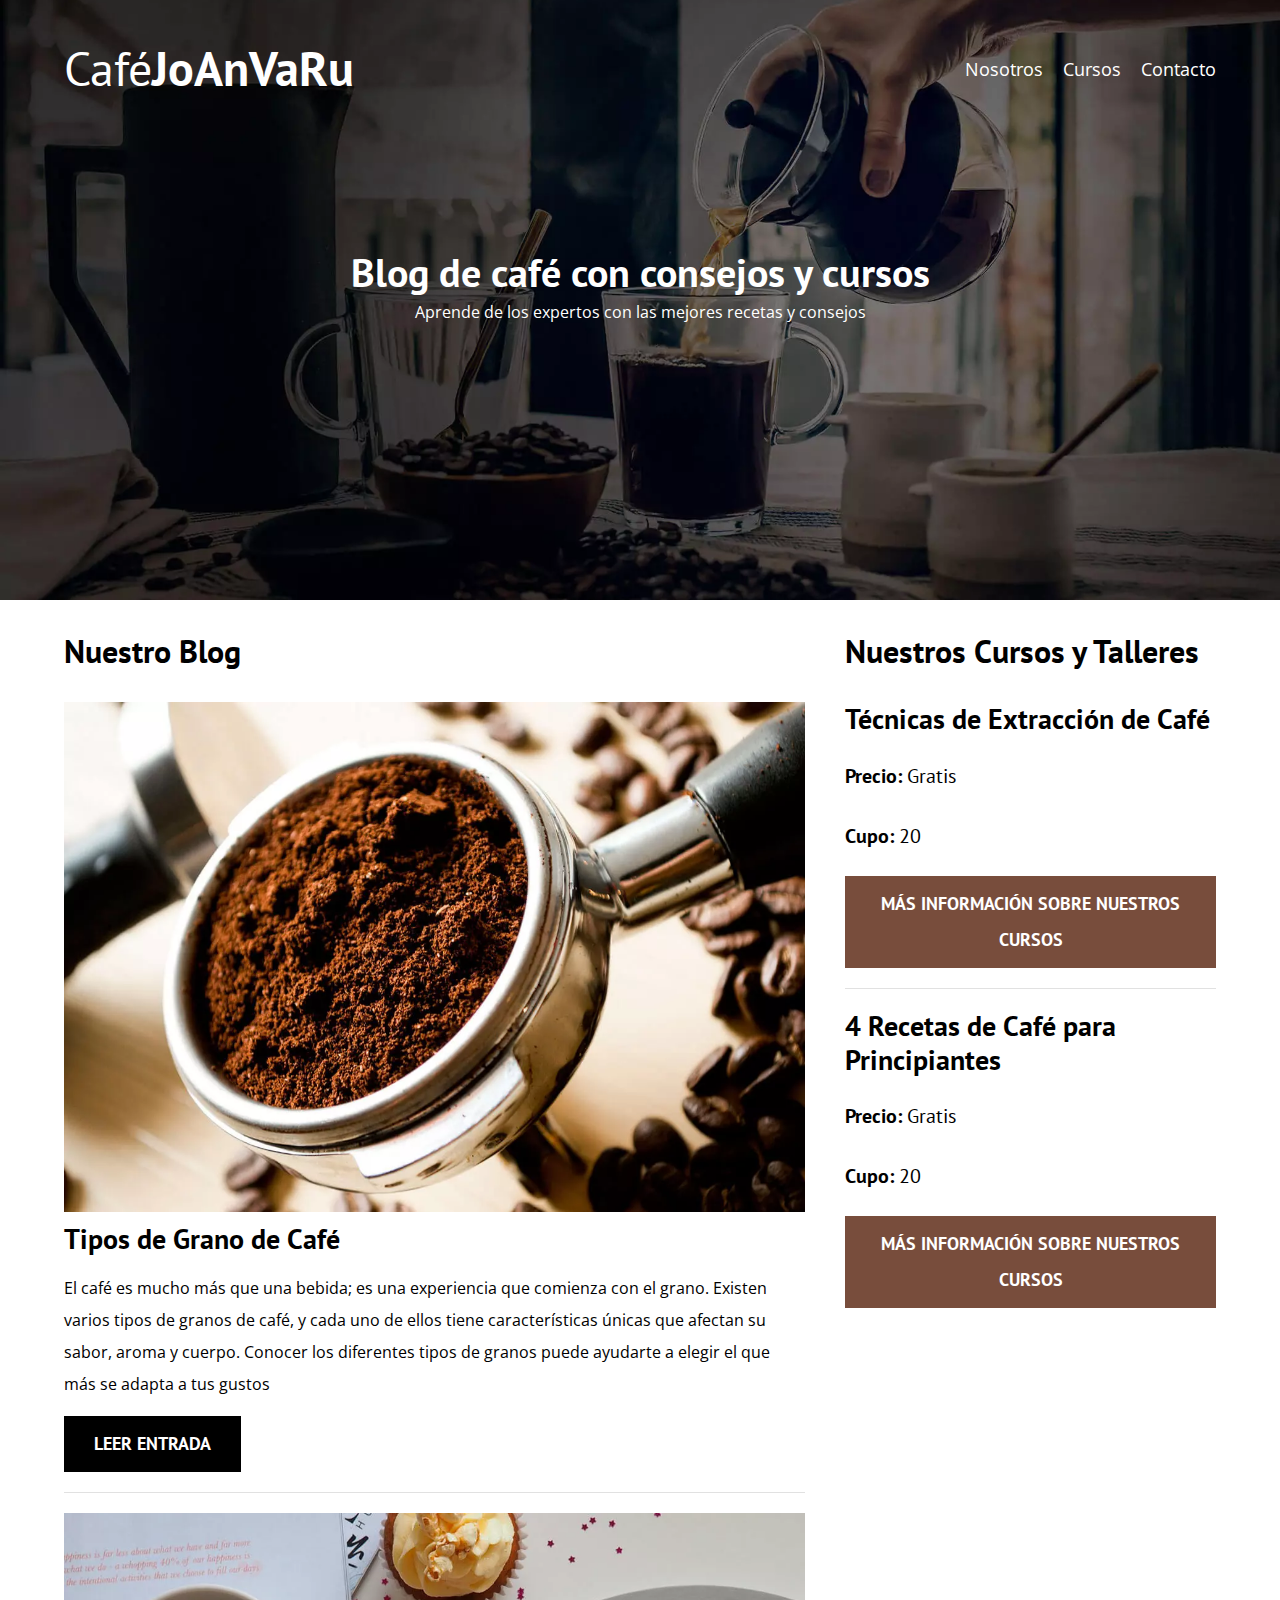
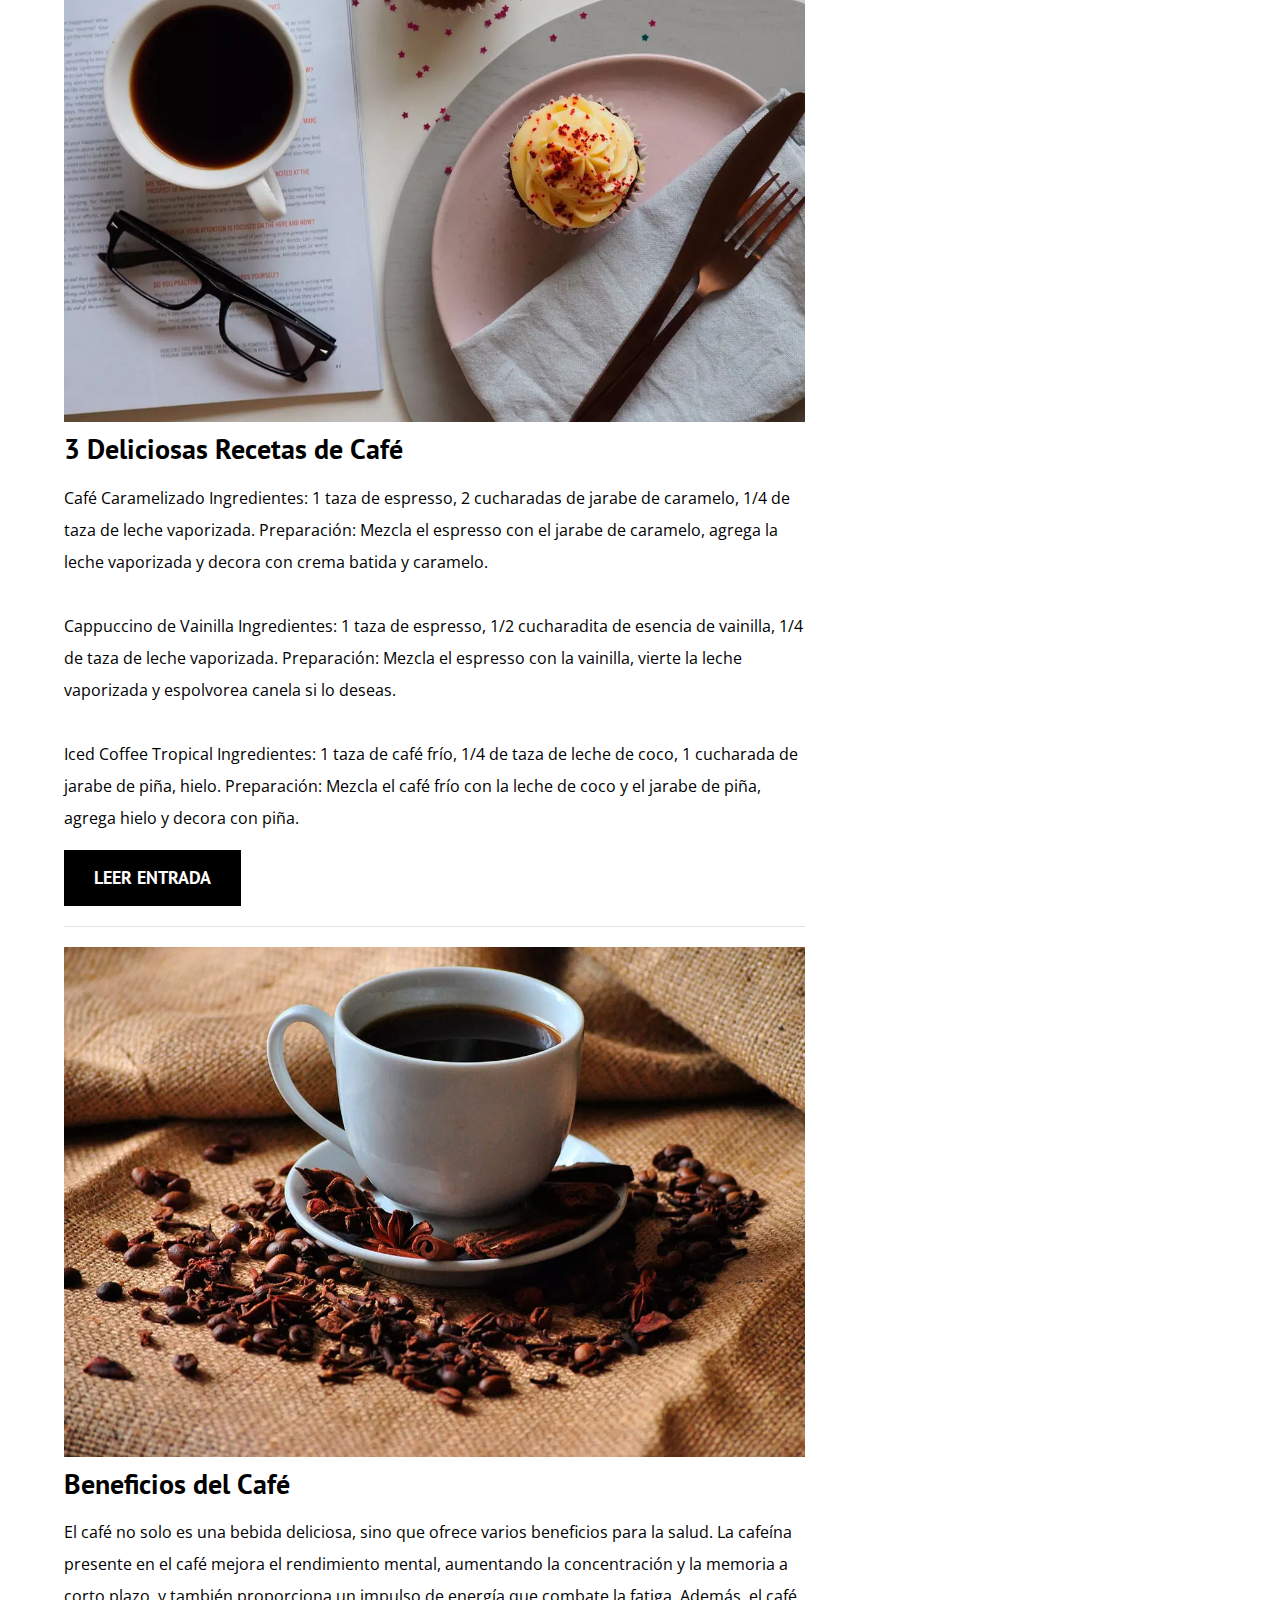
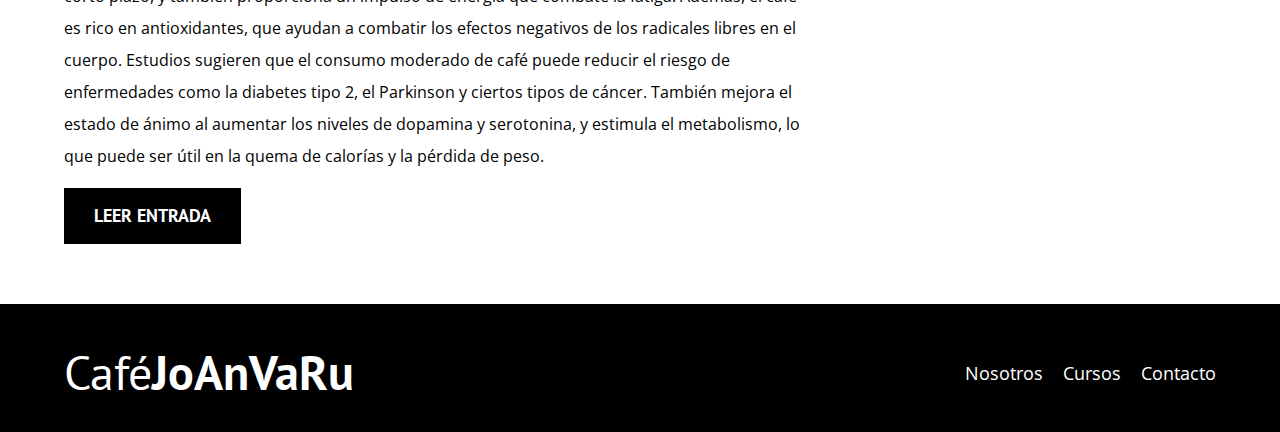
==== docs/index.html @ 30bf0ca2 "first commit" ====
<!DOCTYPE html>
<html lang="en">
<head>
    <meta charset="UTF-8">
    <meta name="viewport" content="width=device-width, initial-scale=1.0">
    <title>CafeteriaJoAnVaRu</title>
    <meta name="description" content="Página web de CafeteriaJoAnVaRu>

    <!-- Prefetch -->
    <link rel="prefetch" href="nosotros.html" as="document">

    <!-- Preload -->
    <link rel="preload" href="css/normalize.css" as="style">
    <link rel="stylesheet" href="css/normalize.css">

    <link rel="preload" href="https://fonts.googleapis.com/css2?family=Open+Sans&family=PT+Sans:wght@400;700&display=swap"  crossorigin="crossorigin" as="font">
    <link href="https://fonts.googleapis.com/css2?family=Open+Sans&family=PT+Sans:wght@400;700&display=swap" rel="stylesheet">
    
    <link rel="preload" href="css/style.css" as="style">
    <link rel="stylesheet" href="css/style.css">
</head>
<body>

    <header class="header">

        <div class="contenedor">
            <div class="barra">
                <a class="logo" href="index.html">
                    <h1 class="logo__nombre no-margin centrar-texto">Café<span class="logo__bold">JoAnVaRu</span></h1>
                </a>

                <nav class="navegacion">
                    <a href="nosotros.html" class="navegacion__enlace">Nosotros</a>
                    <a href="cursos.html" class="navegacion__enlace">Cursos</a>
                    <a href="contacto.html" class="navegacion__enlace">Contacto</a>
                </nav>
            </div>
        </div>

        <div class="header__texto">
            <h2 class="no-margin">Blog de café con consejos y cursos</h2>
            <p class="no-margin">Aprende de los expertos con las mejores recetas y consejos</p>
        </div>
    </header>

    <div class="contenedor contenido-principal">
        <main class="blog">
            <h3>Nuestro Blog</h3>

            <article class="entrada">
                <div class="entrada__imagen">
                    <picture>
                        <source loading="lazy"  srcset="img/blog1.webp" type="image/webp">
                        <img loading="lazy" src="img/blog1.jpg" alt="imagen blog"> 
                    </picture>
                </div>

                <div class="entrada__contenido">
                    <h4 class="no-margin">Tipos de Grano de Café</h4>
                    <p>El café es mucho más que una bebida; es una experiencia que comienza con el grano. Existen varios tipos de granos de café, y cada uno de ellos tiene características únicas que afectan su sabor, aroma y cuerpo. Conocer los diferentes tipos de granos puede ayudarte a elegir el que más se adapta a tus gustos</p>
                    <a href="entrada.html" class="boton boton--primario">Leer Entrada</a>
                </div>
            </article>

            <article class="entrada">
                <div class="entrada__imagen">
                    <picture>
                        <source loading="lazy"  srcset="img/blog2.webp" type="image/webp">
                        <img loading="lazy" src="img/blog2.jpg" alt="imagen blog"> 
                    </picture>
                </div>

                <div class="entrada__contenido">
                    <h4 class="no-margin">3 Deliciosas Recetas de Café</h4>
                    <p>Café Caramelizado

                        Ingredientes: 1 taza de espresso, 2 cucharadas de jarabe de caramelo, 1/4 de taza de leche vaporizada.
                        Preparación: Mezcla el espresso con el jarabe de caramelo, agrega la leche vaporizada y decora con crema batida y caramelo.
                        <br /><br />Cappuccino de Vainilla
                        
                        Ingredientes: 1 taza de espresso, 1/2 cucharadita de esencia de vainilla, 1/4 de taza de leche vaporizada.
                        Preparación: Mezcla el espresso con la vainilla, vierte la leche vaporizada y espolvorea canela si lo deseas.
                        <br /><br />Iced Coffee Tropical
                        
                        Ingredientes: 1 taza de café frío, 1/4 de taza de leche de coco, 1 cucharada de jarabe de piña, hielo.
                        Preparación: Mezcla el café frío con la leche de coco y el jarabe de piña, agrega hielo y decora con piña.
                        </p>
                    <a href="entrada.html" class="boton boton--primario">Leer Entrada</a>
                </div>
            </article>

            <article class="entrada">
                <div class="entrada__imagen">
                    <picture>
                        <source loading="lazy"  srcset="img/blog3.webp" type="image/webp">
                        <img loading="lazy" src="img/blog3.jpg" alt="imagen blog"> 
                    </picture>
                </div>

                <div class="entrada__contenido">
                    <h4 class="no-margin">Beneficios del Café</h4>
                    <p>El café no solo es una bebida deliciosa, sino que ofrece varios beneficios para la salud. La cafeína presente en el café mejora el rendimiento mental, aumentando la concentración y la memoria a corto plazo, y también proporciona un impulso de energía que combate la fatiga. Además, el café es rico en antioxidantes, que ayudan a combatir los efectos negativos de los radicales libres en el cuerpo. Estudios sugieren que el consumo moderado de café puede reducir el riesgo de enfermedades como la diabetes tipo 2, el Parkinson y ciertos tipos de cáncer. También mejora el estado de ánimo al aumentar los niveles de dopamina y serotonina, y estimula el metabolismo, lo que puede ser útil en la quema de calorías y la pérdida de peso.</p>
                    <a href="entrada.html" class="boton boton--primario">Leer Entrada</a>
                </div>
            </article>
        </main>
        <aside class="sidebar">
            <h3>Nuestros Cursos y Talleres</h3>

            <ul class="cursos no-padding">
                <li class="widget-curso">
                    <h4 class="no-margin">Técnicas de Extracción de Café</h4>
                    <p class="widget-curso__label">Precio: 
                        <span class="widget-curso__info">Gratis</span>
                    </p>
                    <p class="widget-curso__label">Cupo: 
                        <span class="widget-curso__info">20</span>
                    </p>
                    <a href="entrada.html" class="boton boton--secundario">Más Información sobre nuestros cursos</a>
                </li>

                <li class="widget-curso">
                    <h4 class="no-margin">4 Recetas de Café para Principiantes</h4>
                    <p class="widget-curso__label">Precio: 
                        <span class="widget-curso__info">Gratis</span>
                    </p>
                    <p class="widget-curso__label">Cupo: 
                        <span class="widget-curso__info">20</span>
                    </p>
                    <a href="entrada.html" class="boton boton--secundario">Más Información sobre nuestros cursos</a>
                </li>
            </ul>
        </aside>
    </div>

    <footer class="footer">
        <div class="contenedor">
            <div class="barra">
                <a class="logo" href="index.html">
                    <h1 class="logo__nombre no-margin centrar-texto">Café<span class="logo__bold">JoAnVaRu</span></h1>
                </a>

                <nav class="navegacion">
                    <a href="nosotros.html" class="navegacion__enlace">Nosotros</a>
                    <a href="cursos.html" class="navegacion__enlace">Cursos</a>
                    <a href="contacto.html" class="navegacion__enlace">Contacto</a>
                </nav>
            </div>
        </div>
    </footer>
    
    <script src="js/modernizr.js"></script>
</body>
</html>
---- docs/css/style.css ----
:root {
    --fuenteHeading: 'PT Sans', sans-serif;
    --fuenteParrafos: 'Open Sans', sans-serif;

    --primario: #784D3C;
    --gris: #e1e1e1;
    --blanco: #ffffff;
    --negro: #000000;
}
html {
    box-sizing: border-box;
    font-size: 62.5%; /* 1 rem = 10px */    
}
*, *:before, *:after {
    box-sizing: inherit;
}
body {
    font-family: var(--fuenteParrafos);
    font-size: 1.6rem;
    line-height: 2;
}

/** Globales **/
.contenedor {
    width: min(90%, 120rem);
    margin: 0 auto;
}
a {
    text-decoration: none;
}
h1, h2, h3, h4 {
    font-family: var(--fuenteHeading);
    line-height: 1.2;
}
h1 {
    font-size: 4.8rem;
}
h2 {
    font-size: 4rem;
}
h3 {
    font-size: 3.2rem;
}
h4 {
    font-size: 2.8rem;
}
img {
    max-width: 100%;
}
/** Utilidades **/
.no-margin {
    margin: 0;
}
.no-padding {
    padding: 0;
}
.centrar-texto {
    text-align: center;
}

/** Header **/
.webp .header {
    background-image: url(../img/banner.webp);
}
.no-webp .header {
    background-image: url(../img/banner.jpg);
}
.header {
    height: 60rem;
    background-size: cover;
    background-repeat: no-repeat;
    background-position: center center;
}
.header__texto {
   text-align: center;
   color: var(--blanco);
   margin-top: 5rem;
}
@media (min-width: 768px) {
    .header__texto {
        margin-top: 15rem;
    }
}
.barra {
    padding-top: 4rem;
}

@media (min-width: 768px) {
    .barra {
        display: flex;
        justify-content: space-between;
        align-items: center;
    }
}
.logo {
    color: var(--blanco);
    
}
.logo__nombre {
    font-weight: 400;
}
.logo__bold {
    font-weight: 700;
}
@media (min-width: 768px) {
    .navegacion {
        display: flex;
        gap: 2rem;
    }
}
.navegacion__enlace {
    display: block;
    text-align: center;
    font-size: 1.8rem;
    color: var(--blanco);
}

@media (min-width: 768px) {
    .contenido-principal {
        display: grid;
        grid-template-columns: 2fr 1fr;
        column-gap: 4rem;
    }
}

.entrada {
    border-bottom: 1px solid var(--gris);
    margin-bottom: 2rem;
}
.entrada:last-of-type {
    border: none;
    margin-bottom: 0;
}
.boton {
    display: block;
    font-family: var(--fuenteHeading);
    color: var(--blanco);
    text-align: center;
    padding: 1rem 3rem;
    font-size: 1.8rem;
    text-transform: uppercase;
    font-weight: 700;
    margin-bottom: 2rem;
    border: none;
}

@media (min-width: 768px) {
    .boton {
        display: inline-block;

    }
}
.boton:hover {
    cursor: pointer;
}
.boton--primario {
    background-color: var(--negro);
}
.boton--secundario {
    background-color: var(--primario);
}

.cursos {
    list-style: none;
}

.widget-curso {
    border-bottom: 1px solid var(--gris);
    margin-bottom: 2rem;
}
.widget-curso:last-of-type {
    border: none;
    margin-bottom: 0;
}
.widget-curso__label {
    font-family: var(--fuenteHeading);
    font-weight: bold;
}
.widget-curso__info {
    font-weight: normal;
}
.widget-curso__label,
.widget-curso__info {
    font-size: 2rem;
}

.footer {
    background-color: var(--negro);
    padding-bottom: 3rem;
    margin-top: 4rem;
}

/** Sobre Nosotros **/
@media (min-width: 768px) {
    .sobre-nosotros {
        display: grid;
        grid-template-columns: repeat(2, 1fr);
        column-gap: 2rem;
    }
}

/** Cursos **/
.curso {
    padding: 3rem 0;
    border-bottom: 1px solid var(--gris);
}
@media (min-width: 768px) {
    .curso {
        display: grid;
        grid-template-columns: 1fr 2fr;
        column-gap: 2rem;
    }
}
.curso:last-of-type {
   border: none;
}
.curso__label {
    font-family: var(--fuenteHeading);
    font-weight: bold;
}
.curso__info {
    font-weight: normal;
}
.curso__label,
.curso__info {
    font-size: 2rem;
}

/** Contacto **/
.contacto-bg {
    background-image: url(../img/contacto.jpg);
    height: 40rem;
    background-size: cover;
    background-repeat: no-repeat;
}

.formulario {
    background-color: var(--blanco);
    margin: -5rem auto 0 auto;
    width: 95%;
    padding: 5rem;
}
.campo {
    display: flex;
    margin-bottom: 2rem;
}
.campo__label {
    flex: 0 0 9rem;
    text-align: right;
    padding-right: 2rem;
}
.campo__field {
    flex: 1;
    border: 1px solid var(--gris);
}
.campo__field--textarea {
    height: 20rem;
}
---- docs/css/style.css ----
:root {
    --fuenteHeading: 'PT Sans', sans-serif;
    --fuenteParrafos: 'Open Sans', sans-serif;

    --primario: #784D3C;
    --gris: #e1e1e1;
    --blanco: #ffffff;
    --negro: #000000;
}
html {
    box-sizing: border-box;
    font-size: 62.5%; /* 1 rem = 10px */    
}
*, *:before, *:after {
    box-sizing: inherit;
}
body {
    font-family: var(--fuenteParrafos);
    font-size: 1.6rem;
    line-height: 2;
}

/** Globales **/
.contenedor {
    width: min(90%, 120rem);
    margin: 0 auto;
}
a {
    text-decoration: none;
}
h1, h2, h3, h4 {
    font-family: var(--fuenteHeading);
    line-height: 1.2;
}
h1 {
    font-size: 4.8rem;
}
h2 {
    font-size: 4rem;
}
h3 {
    font-size: 3.2rem;
}
h4 {
    font-size: 2.8rem;
}
img {
    max-width: 100%;
}
/** Utilidades **/
.no-margin {
    margin: 0;
}
.no-padding {
    padding: 0;
}
.centrar-texto {
    text-align: center;
}

/** Header **/
.webp .header {
    background-image: url(../img/banner.webp);
}
.no-webp .header {
    background-image: url(../img/banner.jpg);
}
.header {
    height: 60rem;
    background-size: cover;
    background-repeat: no-repeat;
    background-position: center center;
}
.header__texto {
   text-align: center;
   color: var(--blanco);
   margin-top: 5rem;
}
@media (min-width: 768px) {
    .header__texto {
        margin-top: 15rem;
    }
}
.barra {
    padding-top: 4rem;
}

@media (min-width: 768px) {
    .barra {
        display: flex;
        justify-content: space-between;
        align-items: center;
    }
}
.logo {
    color: var(--blanco);
    
}
.logo__nombre {
    font-weight: 400;
}
.logo__bold {
    font-weight: 700;
}
@media (min-width: 768px) {
    .navegacion {
        display: flex;
        gap: 2rem;
    }
}
.navegacion__enlace {
    display: block;
    text-align: center;
    font-size: 1.8rem;
    color: var(--blanco);
}

@media (min-width: 768px) {
    .contenido-principal {
        display: grid;
        grid-template-columns: 2fr 1fr;
        column-gap: 4rem;
    }
}

.entrada {
    border-bottom: 1px solid var(--gris);
    margin-bottom: 2rem;
}
.entrada:last-of-type {
    border: none;
    margin-bottom: 0;
}
.boton {
    display: block;
    font-family: var(--fuenteHeading);
    color: var(--blanco);
    text-align: center;
    padding: 1rem 3rem;
    font-size: 1.8rem;
    text-transform: uppercase;
    font-weight: 700;
    margin-bottom: 2rem;
    border: none;
}

@media (min-width: 768px) {
    .boton {
        display: inline-block;

    }
}
.boton:hover {
    cursor: pointer;
}
.boton--primario {
    background-color: var(--negro);
}
.boton--secundario {
    background-color: var(--primario);
}

.cursos {
    list-style: none;
}

.widget-curso {
    border-bottom: 1px solid var(--gris);
    margin-bottom: 2rem;
}
.widget-curso:last-of-type {
    border: none;
    margin-bottom: 0;
}
.widget-curso__label {
    font-family: var(--fuenteHeading);
    font-weight: bold;
}
.widget-curso__info {
    font-weight: normal;
}
.widget-curso__label,
.widget-curso__info {
    font-size: 2rem;
}

.footer {
    background-color: var(--negro);
    padding-bottom: 3rem;
    margin-top: 4rem;
}

/** Sobre Nosotros **/
@media (min-width: 768px) {
    .sobre-nosotros {
        display: grid;
        grid-template-columns: repeat(2, 1fr);
        column-gap: 2rem;
    }
}

/** Cursos **/
.curso {
    padding: 3rem 0;
    border-bottom: 1px solid var(--gris);
}
@media (min-width: 768px) {
    .curso {
        display: grid;
        grid-template-columns: 1fr 2fr;
        column-gap: 2rem;
    }
}
.curso:last-of-type {
   border: none;
}
.curso__label {
    font-family: var(--fuenteHeading);
    font-weight: bold;
}
.curso__info {
    font-weight: normal;
}
.curso__label,
.curso__info {
    font-size: 2rem;
}

/** Contacto **/
.contacto-bg {
    background-image: url(../img/contacto.jpg);
    height: 40rem;
    background-size: cover;
    background-repeat: no-repeat;
}

.formulario {
    background-color: var(--blanco);
    margin: -5rem auto 0 auto;
    width: 95%;
    padding: 5rem;
}
.campo {
    display: flex;
    margin-bottom: 2rem;
}
.campo__label {
    flex: 0 0 9rem;
    text-align: right;
    padding-right: 2rem;
}
.campo__field {
    flex: 1;
    border: 1px solid var(--gris);
}
.campo__field--textarea {
    height: 20rem;
}
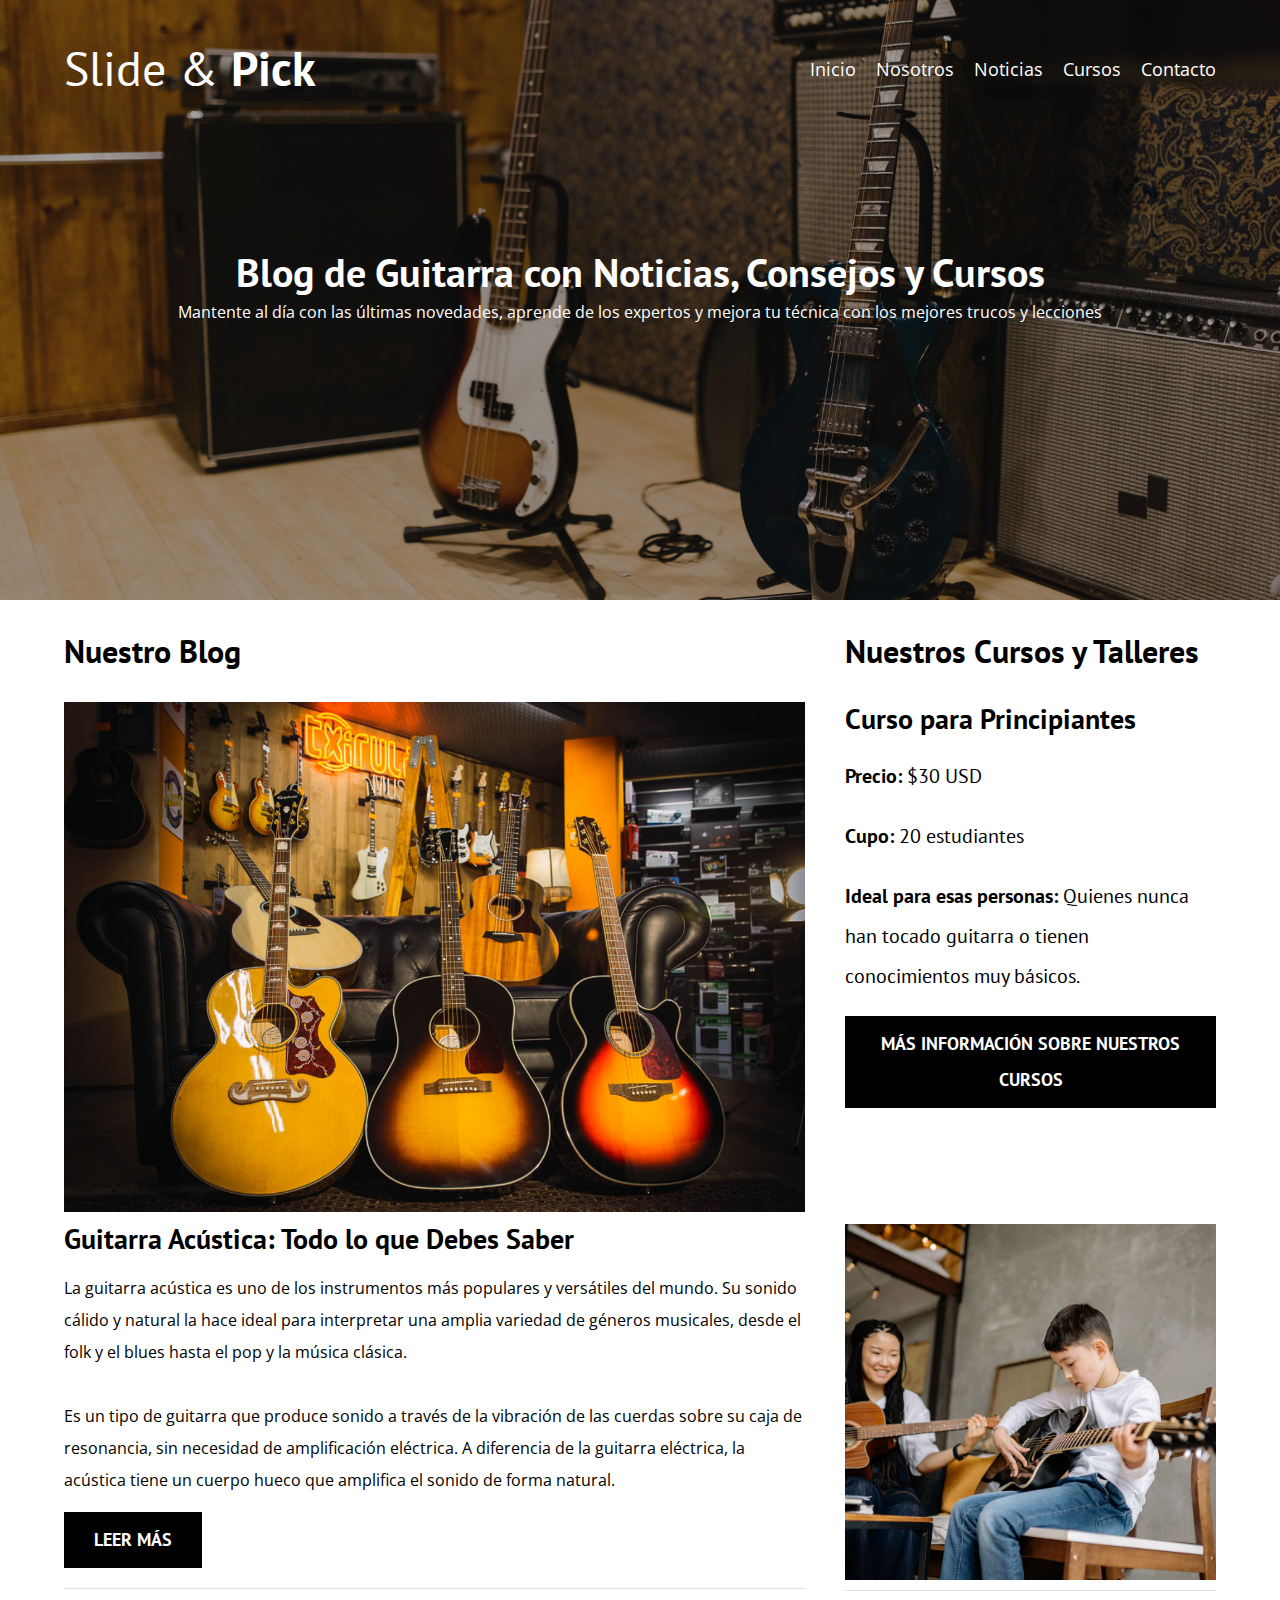
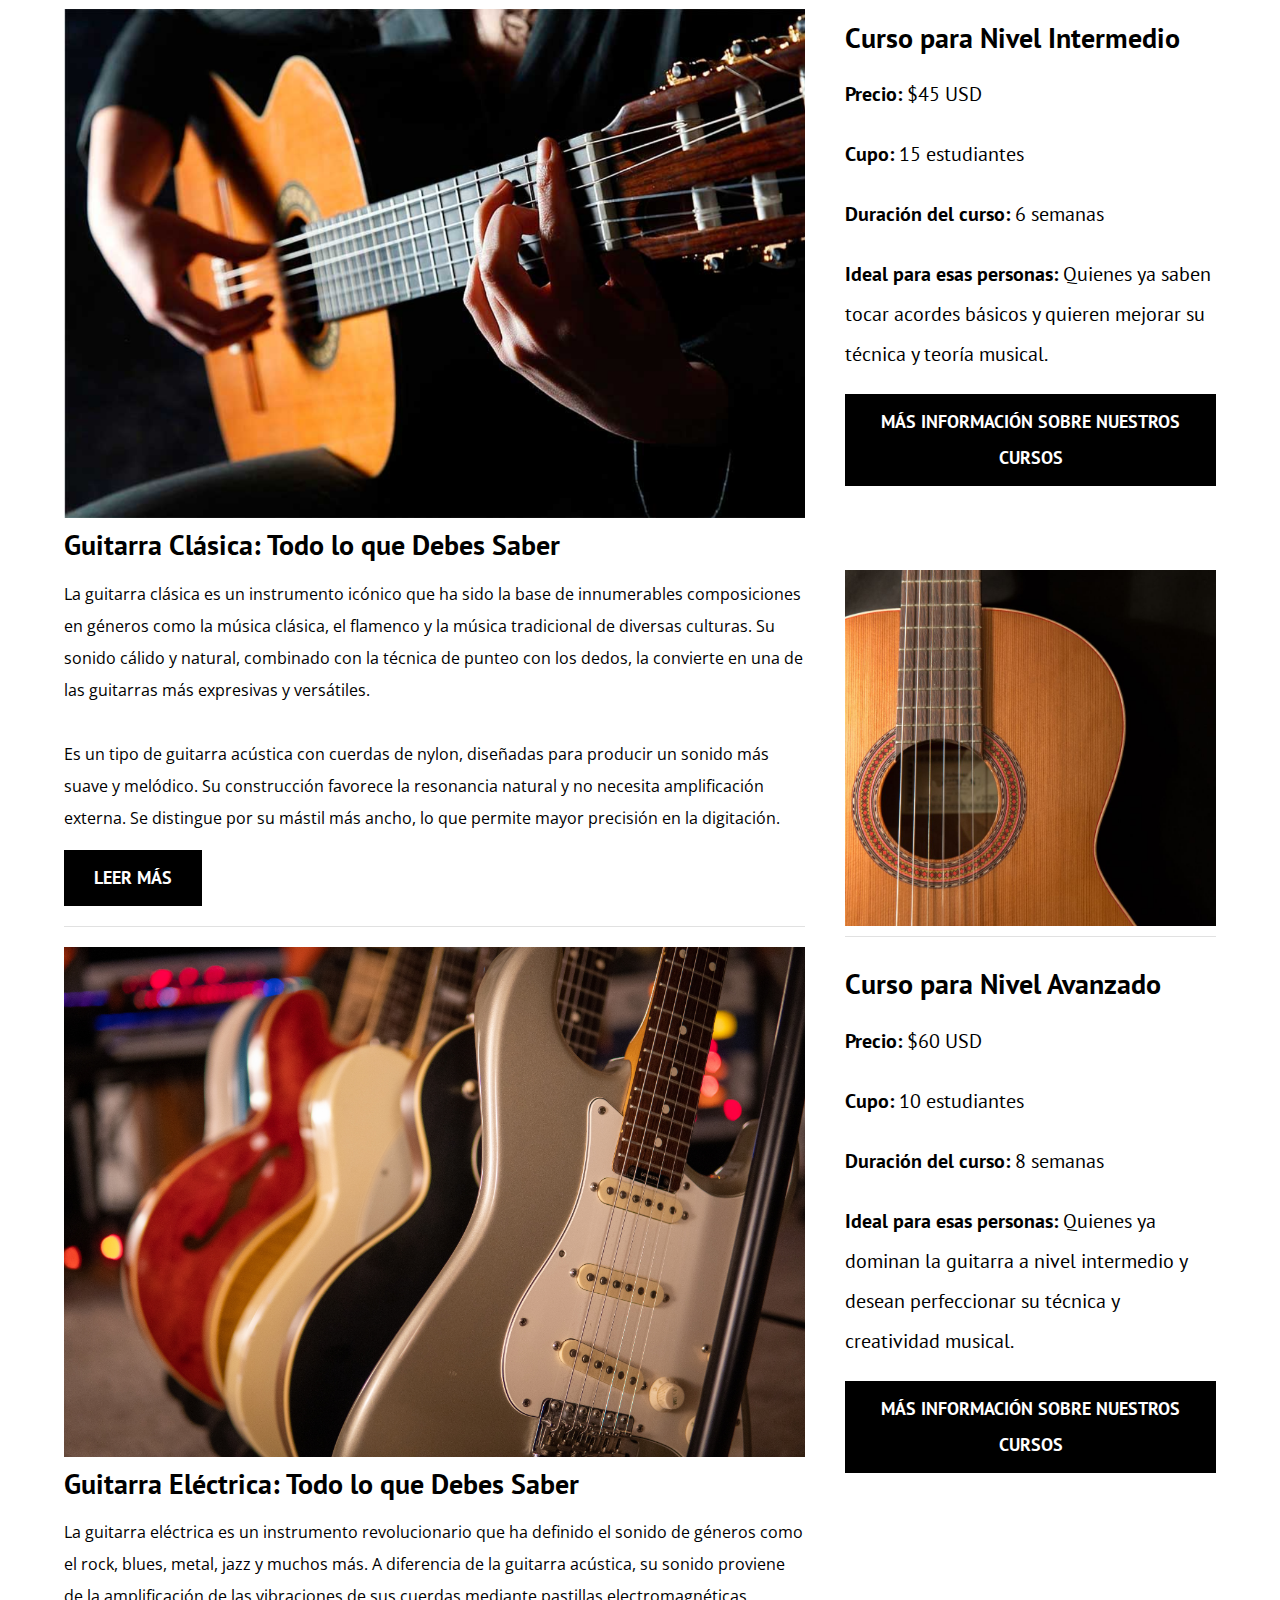
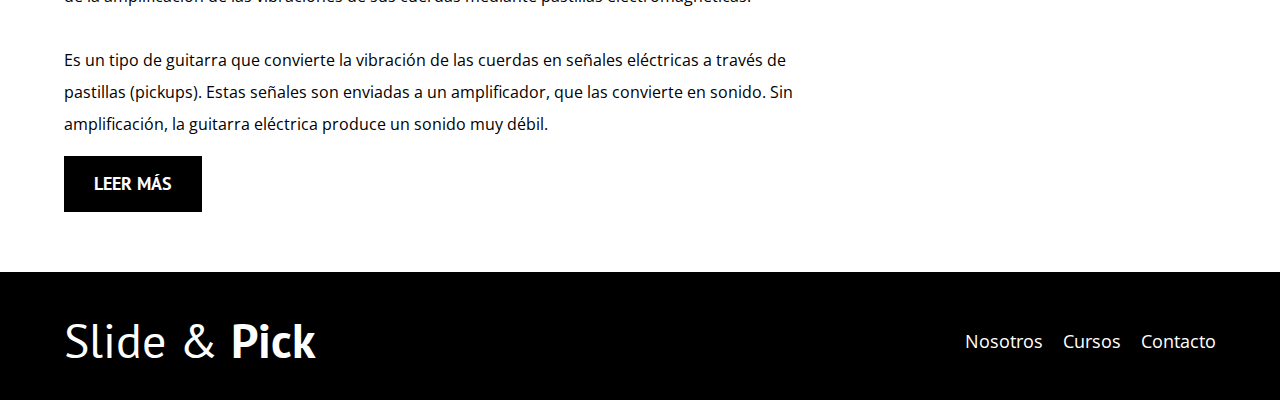
==== commit 0b7f17b7: "Subiendo" ====
--- a/docs/index.html
+++ b/docs/index.html
@@ -3,8 +3,8 @@
 <head>
     <meta charset="UTF-8">
     <meta name="viewport" content="width=device-width, initial-scale=1.0">
-    <title>CafeteriaJoAnVaRu</title>
-    <meta name="description" content="Página web de CafeteriaJoAnVaRu>
+    <title>Slide &amp; Pick</title>
+    <meta name="description" content="Página web de Slide & Pick">
 
     <!-- Prefetch -->
     <link rel="prefetch" href="nosotros.html" as="document">
@@ -26,11 +26,13 @@
         <div class="contenedor">
             <div class="barra">
                 <a class="logo" href="index.html">
-                    <h1 class="logo__nombre no-margin centrar-texto">Café<span class="logo__bold">JoAnVaRu</span></h1>
+                    <h1 class="logo__nombre no-margin centrar-texto">Slide &&nbsp;<span class="logo__bold">Pick</span></h1>
                 </a>
 
                 <nav class="navegacion">
+                    <a href="index.html" class="navegacion__enlace">Inicio</a>
                     <a href="nosotros.html" class="navegacion__enlace">Nosotros</a>
+                    <a href="noticias.html" class="navegacion__enlace">Noticias</a>
                     <a href="cursos.html" class="navegacion__enlace">Cursos</a>
                     <a href="contacto.html" class="navegacion__enlace">Contacto</a>
                 </nav>
@@ -38,10 +40,12 @@
         </div>
 
         <div class="header__texto">
-            <h2 class="no-margin">Blog de café con consejos y cursos</h2>
-            <p class="no-margin">Aprende de los expertos con las mejores recetas y consejos</p>
+            <h2 class="no-margin">Blog de Guitarra con Noticias, Consejos y Cursos</h2>
+            <p class="no-margin">Mantente al día con las últimas novedades, aprende de los expertos y mejora tu técnica con los mejores trucos y lecciones</p>
         </div>
     </header>
+
+    
 
     <div class="contenedor contenido-principal">
         <main class="blog">
@@ -56,9 +60,10 @@
                 </div>
 
                 <div class="entrada__contenido">
-                    <h4 class="no-margin">Tipos de Grano de Café</h4>
-                    <p>El café es mucho más que una bebida; es una experiencia que comienza con el grano. Existen varios tipos de granos de café, y cada uno de ellos tiene características únicas que afectan su sabor, aroma y cuerpo. Conocer los diferentes tipos de granos puede ayudarte a elegir el que más se adapta a tus gustos</p>
-                    <a href="entrada.html" class="boton boton--primario">Leer Entrada</a>
+                    <h4 class="no-margin">Guitarra Acústica: Todo lo que Debes Saber</h4>
+                    <p>La guitarra acústica es uno de los instrumentos más populares y versátiles del mundo. Su sonido cálido y natural la hace ideal para interpretar una amplia variedad de géneros musicales, desde el folk y el blues hasta el pop y la música clásica.<br>
+                        <br>Es un tipo de guitarra que produce sonido a través de la vibración de las cuerdas sobre su caja de resonancia, sin necesidad de amplificación eléctrica. A diferencia de la guitarra eléctrica, la acústica tiene un cuerpo hueco que amplifica el sonido de forma natural.</p>
+                    <a href="cursos.html" class="boton boton--primario">Leer más</a>
                 </div>
             </article>
 
@@ -71,21 +76,10 @@
                 </div>
 
                 <div class="entrada__contenido">
-                    <h4 class="no-margin">3 Deliciosas Recetas de Café</h4>
-                    <p>Café Caramelizado
-
-                        Ingredientes: 1 taza de espresso, 2 cucharadas de jarabe de caramelo, 1/4 de taza de leche vaporizada.
-                        Preparación: Mezcla el espresso con el jarabe de caramelo, agrega la leche vaporizada y decora con crema batida y caramelo.
-                        <br /><br />Cappuccino de Vainilla
-                        
-                        Ingredientes: 1 taza de espresso, 1/2 cucharadita de esencia de vainilla, 1/4 de taza de leche vaporizada.
-                        Preparación: Mezcla el espresso con la vainilla, vierte la leche vaporizada y espolvorea canela si lo deseas.
-                        <br /><br />Iced Coffee Tropical
-                        
-                        Ingredientes: 1 taza de café frío, 1/4 de taza de leche de coco, 1 cucharada de jarabe de piña, hielo.
-                        Preparación: Mezcla el café frío con la leche de coco y el jarabe de piña, agrega hielo y decora con piña.
-                        </p>
-                    <a href="entrada.html" class="boton boton--primario">Leer Entrada</a>
+                    <h4 class="no-margin">Guitarra Clásica: Todo lo que Debes Saber</h4>
+                    <p>La guitarra clásica es un instrumento icónico que ha sido la base de innumerables composiciones en géneros como la música clásica, el flamenco y la música tradicional de diversas culturas. Su sonido cálido y natural, combinado con la técnica de punteo con los dedos, la convierte en una de las guitarras más expresivas y versátiles.<br>
+                        <br>Es un tipo de guitarra acústica con cuerdas de nylon, diseñadas para producir un sonido más suave y melódico. Su construcción favorece la resonancia natural y no necesita amplificación externa. Se distingue por su mástil más ancho, lo que permite mayor precisión en la digitación.</p>
+                    <a href="cursos.html" class="boton boton--primario">Leer más</a>
                 </div>
             </article>
 
@@ -98,46 +92,89 @@
                 </div>
 
                 <div class="entrada__contenido">
-                    <h4 class="no-margin">Beneficios del Café</h4>
-                    <p>El café no solo es una bebida deliciosa, sino que ofrece varios beneficios para la salud. La cafeína presente en el café mejora el rendimiento mental, aumentando la concentración y la memoria a corto plazo, y también proporciona un impulso de energía que combate la fatiga. Además, el café es rico en antioxidantes, que ayudan a combatir los efectos negativos de los radicales libres en el cuerpo. Estudios sugieren que el consumo moderado de café puede reducir el riesgo de enfermedades como la diabetes tipo 2, el Parkinson y ciertos tipos de cáncer. También mejora el estado de ánimo al aumentar los niveles de dopamina y serotonina, y estimula el metabolismo, lo que puede ser útil en la quema de calorías y la pérdida de peso.</p>
-                    <a href="entrada.html" class="boton boton--primario">Leer Entrada</a>
+                    <h4 class="no-margin">Guitarra Eléctrica: Todo lo que Debes Saber</h4>
+                    <p>La guitarra eléctrica es un instrumento revolucionario que ha definido el sonido de géneros como el rock, blues, metal, jazz y muchos más. A diferencia de la guitarra acústica, su sonido proviene de la amplificación de las vibraciones de sus cuerdas mediante pastillas electromagnéticas.<br>
+                        <br>Es un tipo de guitarra que convierte la vibración de las cuerdas en señales eléctricas a través de pastillas (pickups). Estas señales son enviadas a un amplificador, que las convierte en sonido. Sin amplificación, la guitarra eléctrica produce un sonido muy débil.</p>
+                    <a href="cursos.html" class="boton boton--primario">Leer más</a>
                 </div>
             </article>
         </main>
         <aside class="sidebar">
             <h3>Nuestros Cursos y Talleres</h3>
-
+            <!--2 curso de intermedio-->
             <ul class="cursos no-padding">
                 <li class="widget-curso">
-                    <h4 class="no-margin">Técnicas de Extracción de Café</h4>
+                    <h4 class="no-margin">Curso para Principiantes</h4>
                     <p class="widget-curso__label">Precio: 
-                        <span class="widget-curso__info">Gratis</span>
+                        <span class="widget-curso__info">$30 USD</span>
                     </p>
                     <p class="widget-curso__label">Cupo: 
-                        <span class="widget-curso__info">20</span>
+                        <span class="widget-curso__info">20 estudiantes</span>
                     </p>
-                    <a href="entrada.html" class="boton boton--secundario">Más Información sobre nuestros cursos</a>
+                    <p class="widget-curso__label">Ideal para esas personas: 
+                        <span class="widget-curso__info">Quienes nunca han tocado guitarra o tienen conocimientos muy básicos.</span>
+                    </p>
+                    <a href="cursos.html#principiantes" class="boton boton--secundario">Más Información sobre nuestros cursos</a>
+
+                        <picture>
+                            <br><br><br><br>
+                            <source loading="lazy"  srcset="img/2.jpg" type="image/webp">
+                            <img loading="lazy" src="img/2.jpg" alt="imagen blog"> 
+                        </picture>
                 </li>
 
                 <li class="widget-curso">
-                    <h4 class="no-margin">4 Recetas de Café para Principiantes</h4>
+                    <h4 class="no-margin">Curso para Nivel Intermedio</h4>
                     <p class="widget-curso__label">Precio: 
-                        <span class="widget-curso__info">Gratis</span>
+                        <span class="widget-curso__info">$45 USD</span>
                     </p>
                     <p class="widget-curso__label">Cupo: 
-                        <span class="widget-curso__info">20</span>
+                        <span class="widget-curso__info">15 estudiantes</span>
                     </p>
-                    <a href="entrada.html" class="boton boton--secundario">Más Información sobre nuestros cursos</a>
+                    <p class="widget-curso__label">Duración del curso: 
+                        <span class="widget-curso__info">6 semanas</span>
+                    </p>
+                    <p class="widget-curso__label">Ideal para esas personas: 
+                        <span class="widget-curso__info">Quienes ya saben tocar acordes básicos y quieren mejorar su técnica y teoría musical.</span>
+                    </p>
+                    <a href="cursos.html#intermedios" class="boton boton--secundario">Más Información sobre nuestros cursos</a>
+
+                        <picture>
+                            <br><br><br>
+                            <source loading="lazy"  srcset="img/1.jpg" type="image/webp">
+                            <img loading="lazy" src="img/1.jpg" alt="imagen blog"> 
+                        </picture>
                 </li>
+
+                <li class="widget-curso">
+                    <h4 class="no-margin">Curso para Nivel Avanzado</h4>
+                    <p class="widget-curso__label">Precio: 
+                        <span class="widget-curso__info">$60 USD</span>
+                    </p>
+                    <p class="widget-curso__label">Cupo: 
+                        <span class="widget-curso__info">10 estudiantes</span>
+                    </p>
+                    <p class="widget-curso__label">Duración del curso: 
+                        <span class="widget-curso__info">8 semanas</span>
+                    </p>
+                    <p class="widget-curso__label">Ideal para esas personas: 
+                        <span class="widget-curso__info">Quienes ya dominan la guitarra a nivel intermedio y desean perfeccionar su técnica y creatividad musical.</span>
+                    </p>
+                    <a href="cursos.html#avanzados" class="boton boton--secundario">Más Información sobre nuestros cursos</a>
+                </li>
+
             </ul>
+            
         </aside>
+
+        
     </div>
 
     <footer class="footer">
         <div class="contenedor">
             <div class="barra">
                 <a class="logo" href="index.html">
-                    <h1 class="logo__nombre no-margin centrar-texto">Café<span class="logo__bold">JoAnVaRu</span></h1>
+                    <h1 class="logo__nombre no-margin centrar-texto">Slide &&nbsp;<span class="logo__bold">Pick</span></h1>
                 </a>
 
                 <nav class="navegacion">
@@ -150,5 +187,7 @@
     </footer>
     
     <script src="js/modernizr.js"></script>
+    <script src="js/bootstrap.bundle.min.js"></script>
+
 </body>
 </html>--- a/docs/css/style.css
+++ b/docs/css/style.css
@@ -10,6 +10,7 @@
 html {
     box-sizing: border-box;
     font-size: 62.5%; /* 1 rem = 10px */    
+    scroll-behavior: smooth;
 }
 *, *:before, *:after {
     box-sizing: inherit;
@@ -59,7 +60,7 @@
 }
 
 /** Header **/
-.webp .header {
+ .webp .header {
     background-image: url(../img/banner.webp);
 }
 .no-webp .header {
@@ -76,6 +77,7 @@
    color: var(--blanco);
    margin-top: 5rem;
 }
+
 @media (min-width: 768px) {
     .header__texto {
         margin-top: 15rem;
@@ -157,7 +159,7 @@
     background-color: var(--negro);
 }
 .boton--secundario {
-    background-color: var(--primario);
+    background-color: var(--negro);
 }
 
 .cursos {
@@ -183,6 +185,16 @@
 .widget-curso__info {
     font-size: 2rem;
 }
+.widget-curso + .widget-curso {
+    margin-top: 30px; /* Ajusta el valor según la separación deseada */
+}
+
+.widget-curso + .widget-curso + .widget-curso  {
+    margin-top: 30px; /* Ajusta el valor según la separación deseada */
+}
+
+
+
 
 .footer {
     background-color: var(--negro);
@@ -196,6 +208,7 @@
         display: grid;
         grid-template-columns: repeat(2, 1fr);
         column-gap: 2rem;
+        text-align: justify;
     }
 }
 
@@ -217,6 +230,7 @@
 .curso__label {
     font-family: var(--fuenteHeading);
     font-weight: bold;
+    text-align: justify;
 }
 .curso__info {
     font-weight: normal;
@@ -224,7 +238,16 @@
 .curso__label,
 .curso__info {
     font-size: 2rem;
-}
+    text-align: justify;
+}
+p .curso__label{
+    text-align: justify;
+}
+
+.curso__informacion p {
+    text-align: justify;
+}
+
 
 /** Contacto **/
 .contacto-bg {
--- a/docs/css/style.css
+++ b/docs/css/style.css
@@ -10,6 +10,7 @@
 html {
     box-sizing: border-box;
     font-size: 62.5%; /* 1 rem = 10px */    
+    scroll-behavior: smooth;
 }
 *, *:before, *:after {
     box-sizing: inherit;
@@ -59,7 +60,7 @@
 }
 
 /** Header **/
-.webp .header {
+ .webp .header {
     background-image: url(../img/banner.webp);
 }
 .no-webp .header {
@@ -76,6 +77,7 @@
    color: var(--blanco);
    margin-top: 5rem;
 }
+
 @media (min-width: 768px) {
     .header__texto {
         margin-top: 15rem;
@@ -157,7 +159,7 @@
     background-color: var(--negro);
 }
 .boton--secundario {
-    background-color: var(--primario);
+    background-color: var(--negro);
 }
 
 .cursos {
@@ -183,6 +185,16 @@
 .widget-curso__info {
     font-size: 2rem;
 }
+.widget-curso + .widget-curso {
+    margin-top: 30px; /* Ajusta el valor según la separación deseada */
+}
+
+.widget-curso + .widget-curso + .widget-curso  {
+    margin-top: 30px; /* Ajusta el valor según la separación deseada */
+}
+
+
+
 
 .footer {
     background-color: var(--negro);
@@ -196,6 +208,7 @@
         display: grid;
         grid-template-columns: repeat(2, 1fr);
         column-gap: 2rem;
+        text-align: justify;
     }
 }
 
@@ -217,6 +230,7 @@
 .curso__label {
     font-family: var(--fuenteHeading);
     font-weight: bold;
+    text-align: justify;
 }
 .curso__info {
     font-weight: normal;
@@ -224,7 +238,16 @@
 .curso__label,
 .curso__info {
     font-size: 2rem;
-}
+    text-align: justify;
+}
+p .curso__label{
+    text-align: justify;
+}
+
+.curso__informacion p {
+    text-align: justify;
+}
+
 
 /** Contacto **/
 .contacto-bg {
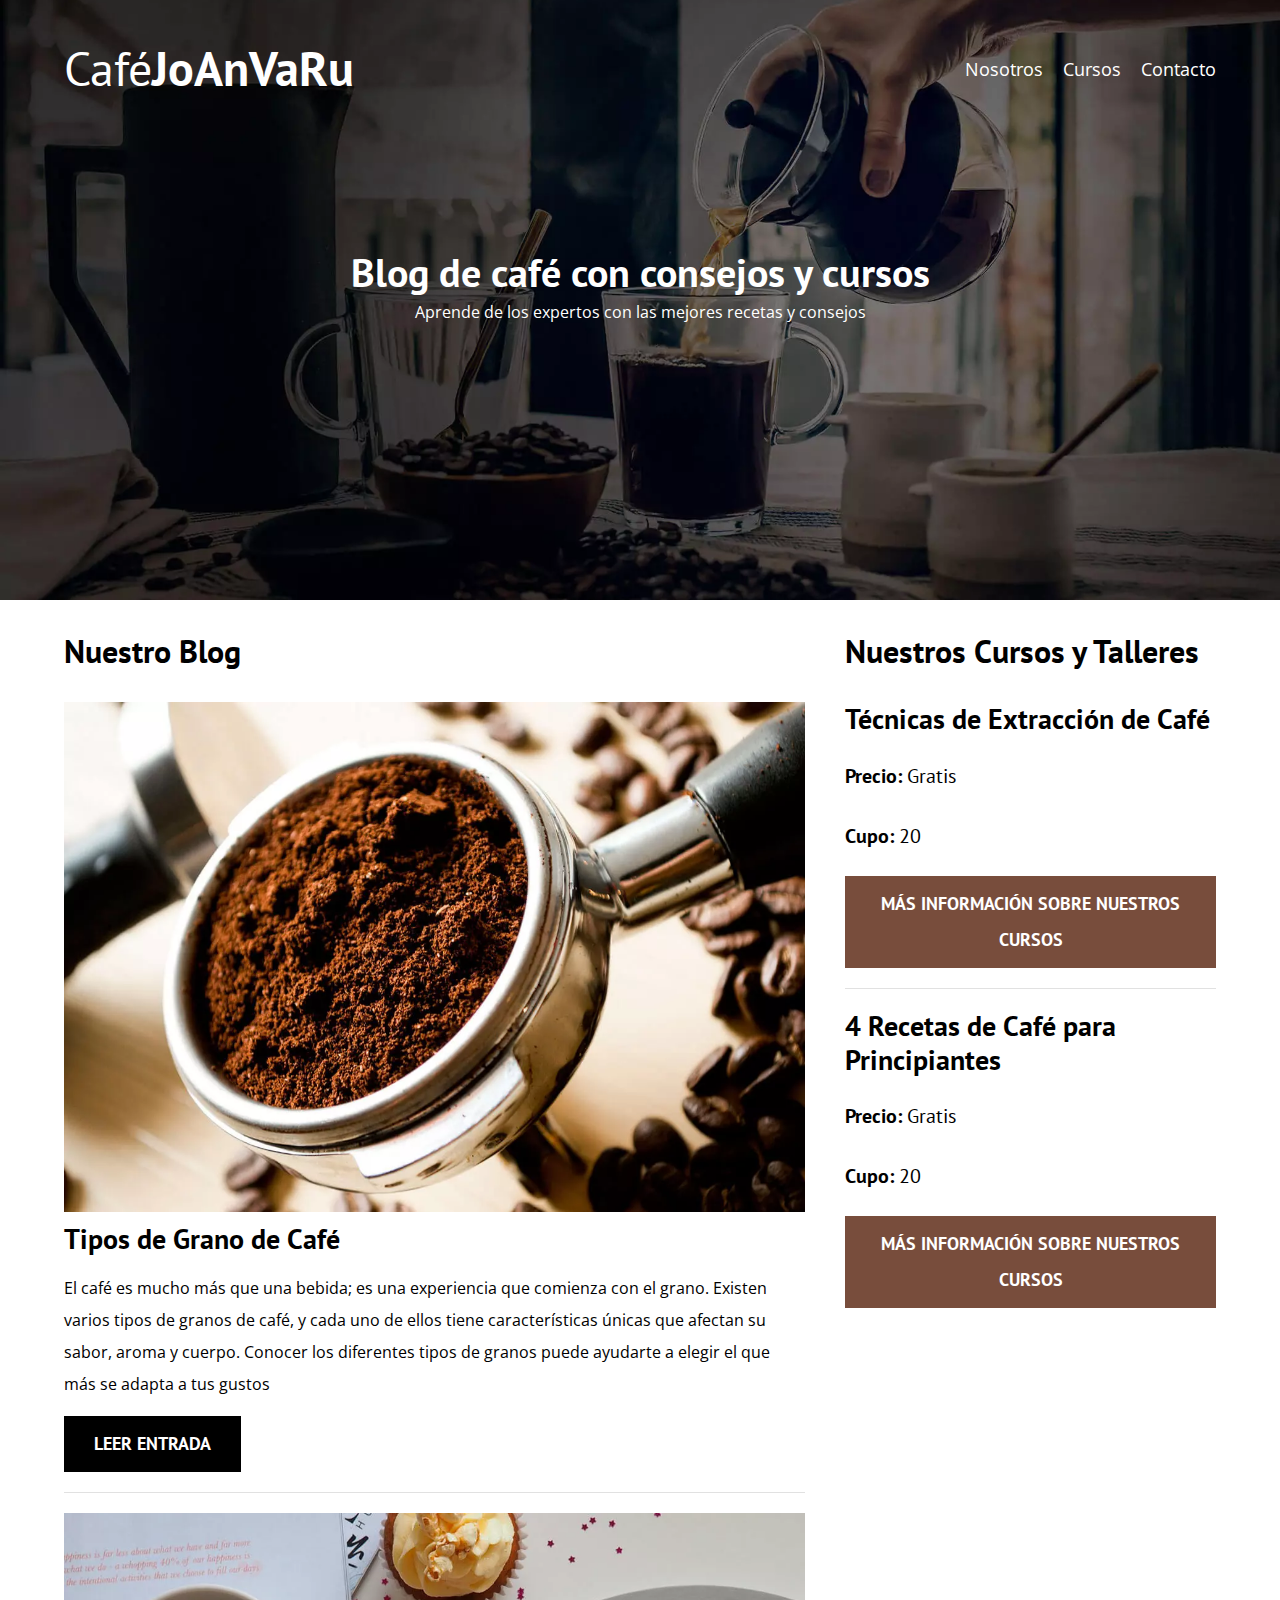
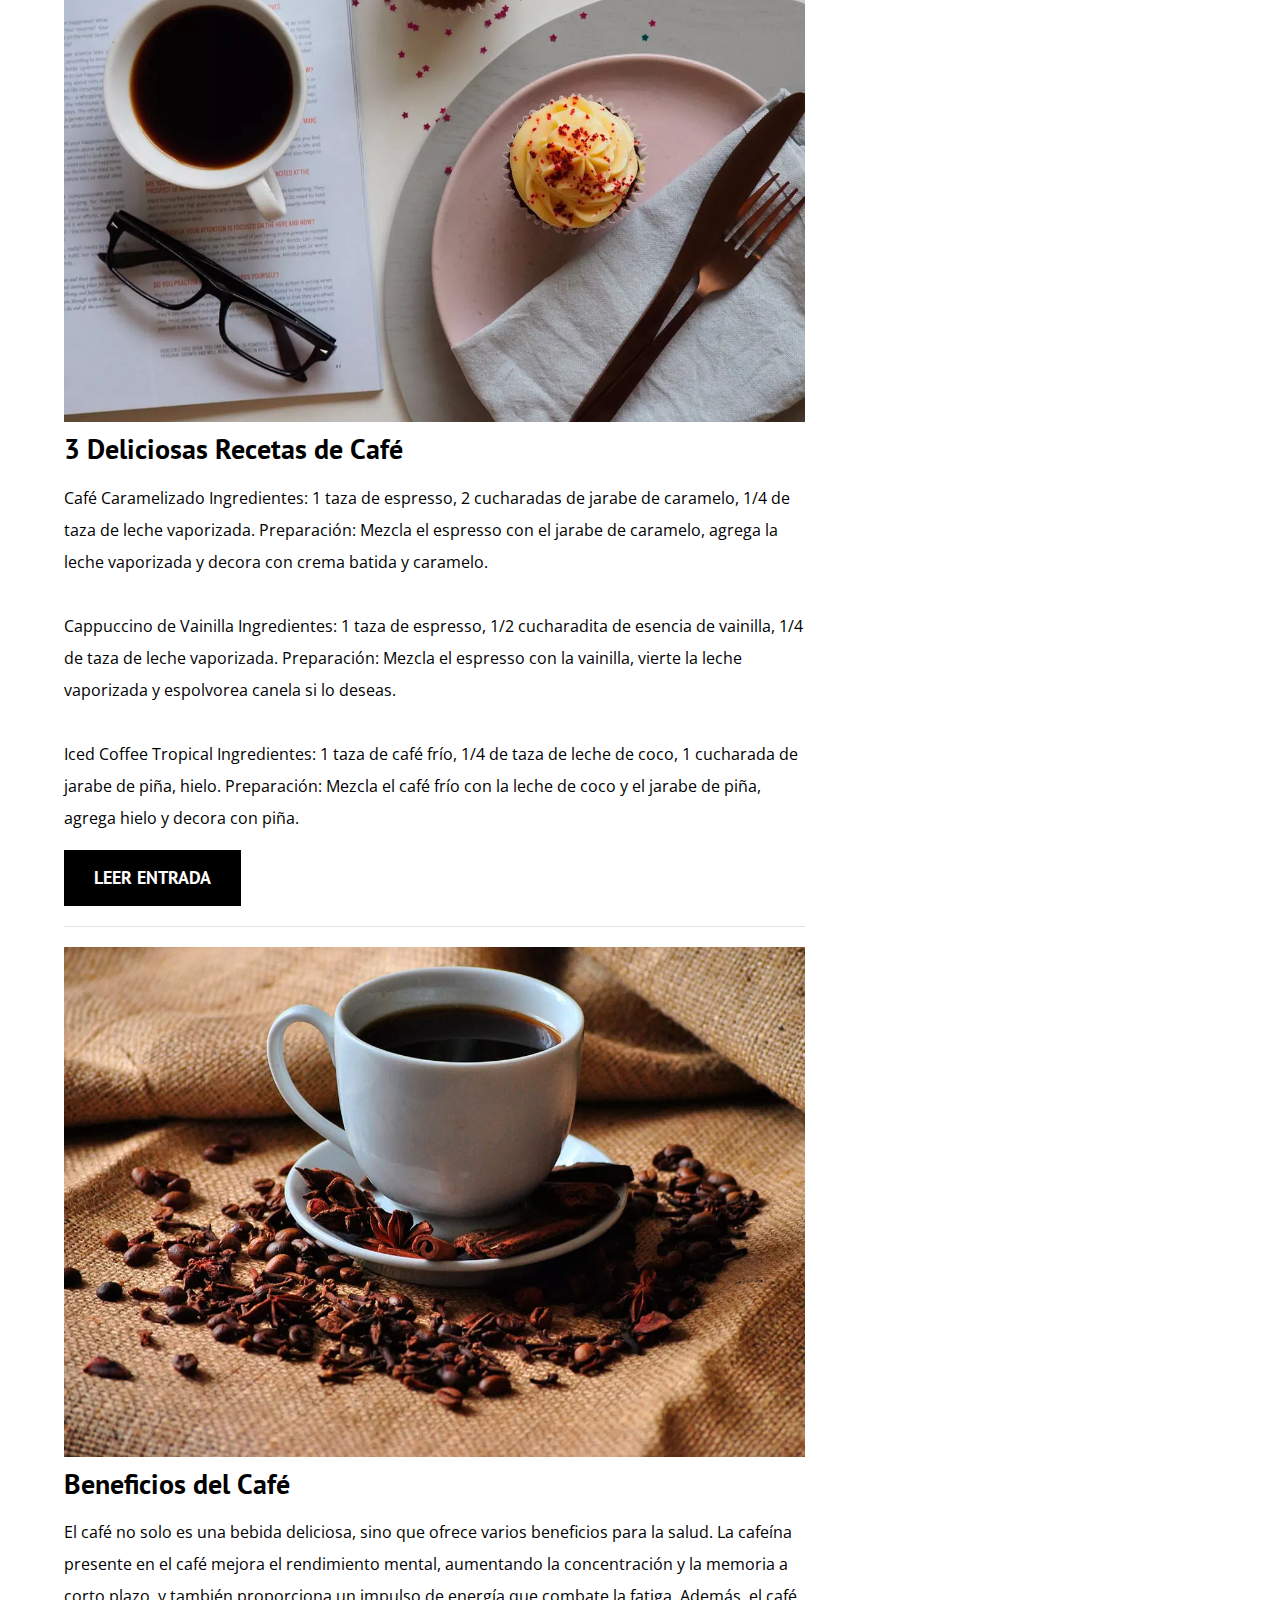
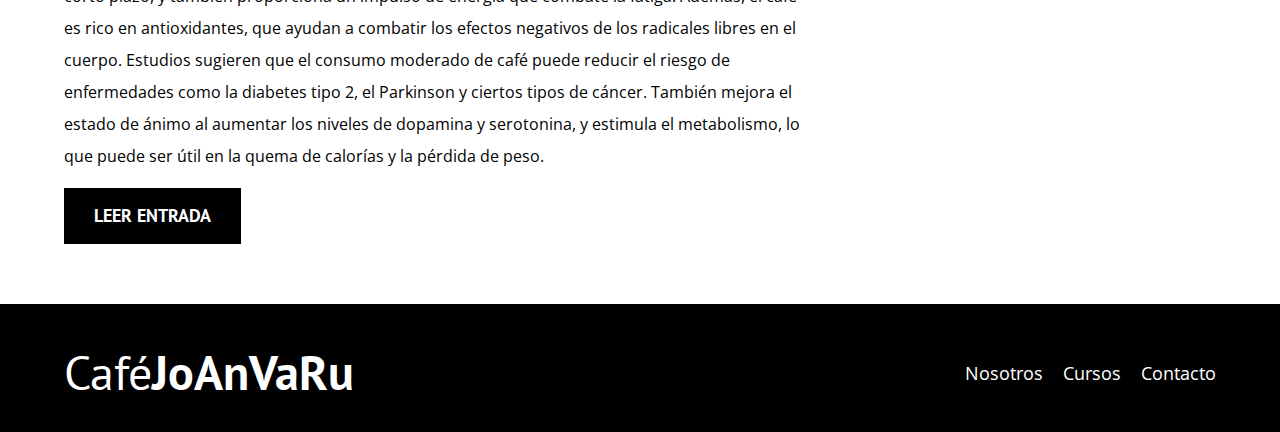
==== commit add1b0a5: "Add files via upload" ====
--- a/docs/index.html
+++ b/docs/index.html
@@ -3,8 +3,8 @@
 <head>
     <meta charset="UTF-8">
     <meta name="viewport" content="width=device-width, initial-scale=1.0">
-    <title>Slide &amp; Pick</title>
-    <meta name="description" content="Página web de Slide & Pick">
+    <title>CafeteriaJoAnVaRu</title>
+    <meta name="description" content="Página web de CafeteriaJoAnVaRu>
 
     <!-- Prefetch -->
     <link rel="prefetch" href="nosotros.html" as="document">
@@ -26,13 +26,11 @@
         <div class="contenedor">
             <div class="barra">
                 <a class="logo" href="index.html">
-                    <h1 class="logo__nombre no-margin centrar-texto">Slide &&nbsp;<span class="logo__bold">Pick</span></h1>
+                    <h1 class="logo__nombre no-margin centrar-texto">Café<span class="logo__bold">JoAnVaRu</span></h1>
                 </a>
 
                 <nav class="navegacion">
-                    <a href="index.html" class="navegacion__enlace">Inicio</a>
                     <a href="nosotros.html" class="navegacion__enlace">Nosotros</a>
-                    <a href="noticias.html" class="navegacion__enlace">Noticias</a>
                     <a href="cursos.html" class="navegacion__enlace">Cursos</a>
                     <a href="contacto.html" class="navegacion__enlace">Contacto</a>
                 </nav>
@@ -40,12 +38,10 @@
         </div>
 
         <div class="header__texto">
-            <h2 class="no-margin">Blog de Guitarra con Noticias, Consejos y Cursos</h2>
-            <p class="no-margin">Mantente al día con las últimas novedades, aprende de los expertos y mejora tu técnica con los mejores trucos y lecciones</p>
+            <h2 class="no-margin">Blog de café con consejos y cursos</h2>
+            <p class="no-margin">Aprende de los expertos con las mejores recetas y consejos</p>
         </div>
     </header>
-
-    
 
     <div class="contenedor contenido-principal">
         <main class="blog">
@@ -60,10 +56,9 @@
                 </div>
 
                 <div class="entrada__contenido">
-                    <h4 class="no-margin">Guitarra Acústica: Todo lo que Debes Saber</h4>
-                    <p>La guitarra acústica es uno de los instrumentos más populares y versátiles del mundo. Su sonido cálido y natural la hace ideal para interpretar una amplia variedad de géneros musicales, desde el folk y el blues hasta el pop y la música clásica.<br>
-                        <br>Es un tipo de guitarra que produce sonido a través de la vibración de las cuerdas sobre su caja de resonancia, sin necesidad de amplificación eléctrica. A diferencia de la guitarra eléctrica, la acústica tiene un cuerpo hueco que amplifica el sonido de forma natural.</p>
-                    <a href="cursos.html" class="boton boton--primario">Leer más</a>
+                    <h4 class="no-margin">Tipos de Grano de Café</h4>
+                    <p>El café es mucho más que una bebida; es una experiencia que comienza con el grano. Existen varios tipos de granos de café, y cada uno de ellos tiene características únicas que afectan su sabor, aroma y cuerpo. Conocer los diferentes tipos de granos puede ayudarte a elegir el que más se adapta a tus gustos</p>
+                    <a href="entrada.html" class="boton boton--primario">Leer Entrada</a>
                 </div>
             </article>
 
@@ -76,10 +71,21 @@
                 </div>
 
                 <div class="entrada__contenido">
-                    <h4 class="no-margin">Guitarra Clásica: Todo lo que Debes Saber</h4>
-                    <p>La guitarra clásica es un instrumento icónico que ha sido la base de innumerables composiciones en géneros como la música clásica, el flamenco y la música tradicional de diversas culturas. Su sonido cálido y natural, combinado con la técnica de punteo con los dedos, la convierte en una de las guitarras más expresivas y versátiles.<br>
-                        <br>Es un tipo de guitarra acústica con cuerdas de nylon, diseñadas para producir un sonido más suave y melódico. Su construcción favorece la resonancia natural y no necesita amplificación externa. Se distingue por su mástil más ancho, lo que permite mayor precisión en la digitación.</p>
-                    <a href="cursos.html" class="boton boton--primario">Leer más</a>
+                    <h4 class="no-margin">3 Deliciosas Recetas de Café</h4>
+                    <p>Café Caramelizado
+
+                        Ingredientes: 1 taza de espresso, 2 cucharadas de jarabe de caramelo, 1/4 de taza de leche vaporizada.
+                        Preparación: Mezcla el espresso con el jarabe de caramelo, agrega la leche vaporizada y decora con crema batida y caramelo.
+                        <br /><br />Cappuccino de Vainilla
+                        
+                        Ingredientes: 1 taza de espresso, 1/2 cucharadita de esencia de vainilla, 1/4 de taza de leche vaporizada.
+                        Preparación: Mezcla el espresso con la vainilla, vierte la leche vaporizada y espolvorea canela si lo deseas.
+                        <br /><br />Iced Coffee Tropical
+                        
+                        Ingredientes: 1 taza de café frío, 1/4 de taza de leche de coco, 1 cucharada de jarabe de piña, hielo.
+                        Preparación: Mezcla el café frío con la leche de coco y el jarabe de piña, agrega hielo y decora con piña.
+                        </p>
+                    <a href="entrada.html" class="boton boton--primario">Leer Entrada</a>
                 </div>
             </article>
 
@@ -92,89 +98,46 @@
                 </div>
 
                 <div class="entrada__contenido">
-                    <h4 class="no-margin">Guitarra Eléctrica: Todo lo que Debes Saber</h4>
-                    <p>La guitarra eléctrica es un instrumento revolucionario que ha definido el sonido de géneros como el rock, blues, metal, jazz y muchos más. A diferencia de la guitarra acústica, su sonido proviene de la amplificación de las vibraciones de sus cuerdas mediante pastillas electromagnéticas.<br>
-                        <br>Es un tipo de guitarra que convierte la vibración de las cuerdas en señales eléctricas a través de pastillas (pickups). Estas señales son enviadas a un amplificador, que las convierte en sonido. Sin amplificación, la guitarra eléctrica produce un sonido muy débil.</p>
-                    <a href="cursos.html" class="boton boton--primario">Leer más</a>
+                    <h4 class="no-margin">Beneficios del Café</h4>
+                    <p>El café no solo es una bebida deliciosa, sino que ofrece varios beneficios para la salud. La cafeína presente en el café mejora el rendimiento mental, aumentando la concentración y la memoria a corto plazo, y también proporciona un impulso de energía que combate la fatiga. Además, el café es rico en antioxidantes, que ayudan a combatir los efectos negativos de los radicales libres en el cuerpo. Estudios sugieren que el consumo moderado de café puede reducir el riesgo de enfermedades como la diabetes tipo 2, el Parkinson y ciertos tipos de cáncer. También mejora el estado de ánimo al aumentar los niveles de dopamina y serotonina, y estimula el metabolismo, lo que puede ser útil en la quema de calorías y la pérdida de peso.</p>
+                    <a href="entrada.html" class="boton boton--primario">Leer Entrada</a>
                 </div>
             </article>
         </main>
         <aside class="sidebar">
             <h3>Nuestros Cursos y Talleres</h3>
-            <!--2 curso de intermedio-->
+
             <ul class="cursos no-padding">
                 <li class="widget-curso">
-                    <h4 class="no-margin">Curso para Principiantes</h4>
+                    <h4 class="no-margin">Técnicas de Extracción de Café</h4>
                     <p class="widget-curso__label">Precio: 
-                        <span class="widget-curso__info">$30 USD</span>
+                        <span class="widget-curso__info">Gratis</span>
                     </p>
                     <p class="widget-curso__label">Cupo: 
-                        <span class="widget-curso__info">20 estudiantes</span>
+                        <span class="widget-curso__info">20</span>
                     </p>
-                    <p class="widget-curso__label">Ideal para esas personas: 
-                        <span class="widget-curso__info">Quienes nunca han tocado guitarra o tienen conocimientos muy básicos.</span>
-                    </p>
-                    <a href="cursos.html#principiantes" class="boton boton--secundario">Más Información sobre nuestros cursos</a>
-
-                        <picture>
-                            <br><br><br><br>
-                            <source loading="lazy"  srcset="img/2.jpg" type="image/webp">
-                            <img loading="lazy" src="img/2.jpg" alt="imagen blog"> 
-                        </picture>
+                    <a href="entrada.html" class="boton boton--secundario">Más Información sobre nuestros cursos</a>
                 </li>
 
                 <li class="widget-curso">
-                    <h4 class="no-margin">Curso para Nivel Intermedio</h4>
+                    <h4 class="no-margin">4 Recetas de Café para Principiantes</h4>
                     <p class="widget-curso__label">Precio: 
-                        <span class="widget-curso__info">$45 USD</span>
+                        <span class="widget-curso__info">Gratis</span>
                     </p>
                     <p class="widget-curso__label">Cupo: 
-                        <span class="widget-curso__info">15 estudiantes</span>
+                        <span class="widget-curso__info">20</span>
                     </p>
-                    <p class="widget-curso__label">Duración del curso: 
-                        <span class="widget-curso__info">6 semanas</span>
-                    </p>
-                    <p class="widget-curso__label">Ideal para esas personas: 
-                        <span class="widget-curso__info">Quienes ya saben tocar acordes básicos y quieren mejorar su técnica y teoría musical.</span>
-                    </p>
-                    <a href="cursos.html#intermedios" class="boton boton--secundario">Más Información sobre nuestros cursos</a>
-
-                        <picture>
-                            <br><br><br>
-                            <source loading="lazy"  srcset="img/1.jpg" type="image/webp">
-                            <img loading="lazy" src="img/1.jpg" alt="imagen blog"> 
-                        </picture>
+                    <a href="entrada.html" class="boton boton--secundario">Más Información sobre nuestros cursos</a>
                 </li>
-
-                <li class="widget-curso">
-                    <h4 class="no-margin">Curso para Nivel Avanzado</h4>
-                    <p class="widget-curso__label">Precio: 
-                        <span class="widget-curso__info">$60 USD</span>
-                    </p>
-                    <p class="widget-curso__label">Cupo: 
-                        <span class="widget-curso__info">10 estudiantes</span>
-                    </p>
-                    <p class="widget-curso__label">Duración del curso: 
-                        <span class="widget-curso__info">8 semanas</span>
-                    </p>
-                    <p class="widget-curso__label">Ideal para esas personas: 
-                        <span class="widget-curso__info">Quienes ya dominan la guitarra a nivel intermedio y desean perfeccionar su técnica y creatividad musical.</span>
-                    </p>
-                    <a href="cursos.html#avanzados" class="boton boton--secundario">Más Información sobre nuestros cursos</a>
-                </li>
-
             </ul>
-            
         </aside>
-
-        
     </div>
 
     <footer class="footer">
         <div class="contenedor">
             <div class="barra">
                 <a class="logo" href="index.html">
-                    <h1 class="logo__nombre no-margin centrar-texto">Slide &&nbsp;<span class="logo__bold">Pick</span></h1>
+                    <h1 class="logo__nombre no-margin centrar-texto">Café<span class="logo__bold">JoAnVaRu</span></h1>
                 </a>
 
                 <nav class="navegacion">
@@ -187,7 +150,5 @@
     </footer>
     
     <script src="js/modernizr.js"></script>
-    <script src="js/bootstrap.bundle.min.js"></script>
-
 </body>
 </html>--- a/docs/css/style.css
+++ b/docs/css/style.css
@@ -10,7 +10,6 @@
 html {
     box-sizing: border-box;
     font-size: 62.5%; /* 1 rem = 10px */    
-    scroll-behavior: smooth;
 }
 *, *:before, *:after {
     box-sizing: inherit;
@@ -60,7 +59,7 @@
 }
 
 /** Header **/
- .webp .header {
+.webp .header {
     background-image: url(../img/banner.webp);
 }
 .no-webp .header {
@@ -77,7 +76,6 @@
    color: var(--blanco);
    margin-top: 5rem;
 }
-
 @media (min-width: 768px) {
     .header__texto {
         margin-top: 15rem;
@@ -159,7 +157,7 @@
     background-color: var(--negro);
 }
 .boton--secundario {
-    background-color: var(--negro);
+    background-color: var(--primario);
 }
 
 .cursos {
@@ -185,16 +183,6 @@
 .widget-curso__info {
     font-size: 2rem;
 }
-.widget-curso + .widget-curso {
-    margin-top: 30px; /* Ajusta el valor según la separación deseada */
-}
-
-.widget-curso + .widget-curso + .widget-curso  {
-    margin-top: 30px; /* Ajusta el valor según la separación deseada */
-}
-
-
-
 
 .footer {
     background-color: var(--negro);
@@ -208,7 +196,6 @@
         display: grid;
         grid-template-columns: repeat(2, 1fr);
         column-gap: 2rem;
-        text-align: justify;
     }
 }
 
@@ -230,7 +217,6 @@
 .curso__label {
     font-family: var(--fuenteHeading);
     font-weight: bold;
-    text-align: justify;
 }
 .curso__info {
     font-weight: normal;
@@ -238,16 +224,7 @@
 .curso__label,
 .curso__info {
     font-size: 2rem;
-    text-align: justify;
-}
-p .curso__label{
-    text-align: justify;
-}
-
-.curso__informacion p {
-    text-align: justify;
-}
-
+}
 
 /** Contacto **/
 .contacto-bg {
--- a/docs/css/style.css
+++ b/docs/css/style.css
@@ -10,7 +10,6 @@
 html {
     box-sizing: border-box;
     font-size: 62.5%; /* 1 rem = 10px */    
-    scroll-behavior: smooth;
 }
 *, *:before, *:after {
     box-sizing: inherit;
@@ -60,7 +59,7 @@
 }
 
 /** Header **/
- .webp .header {
+.webp .header {
     background-image: url(../img/banner.webp);
 }
 .no-webp .header {
@@ -77,7 +76,6 @@
    color: var(--blanco);
    margin-top: 5rem;
 }
-
 @media (min-width: 768px) {
     .header__texto {
         margin-top: 15rem;
@@ -159,7 +157,7 @@
     background-color: var(--negro);
 }
 .boton--secundario {
-    background-color: var(--negro);
+    background-color: var(--primario);
 }
 
 .cursos {
@@ -185,16 +183,6 @@
 .widget-curso__info {
     font-size: 2rem;
 }
-.widget-curso + .widget-curso {
-    margin-top: 30px; /* Ajusta el valor según la separación deseada */
-}
-
-.widget-curso + .widget-curso + .widget-curso  {
-    margin-top: 30px; /* Ajusta el valor según la separación deseada */
-}
-
-
-
 
 .footer {
     background-color: var(--negro);
@@ -208,7 +196,6 @@
         display: grid;
         grid-template-columns: repeat(2, 1fr);
         column-gap: 2rem;
-        text-align: justify;
     }
 }
 
@@ -230,7 +217,6 @@
 .curso__label {
     font-family: var(--fuenteHeading);
     font-weight: bold;
-    text-align: justify;
 }
 .curso__info {
     font-weight: normal;
@@ -238,16 +224,7 @@
 .curso__label,
 .curso__info {
     font-size: 2rem;
-    text-align: justify;
-}
-p .curso__label{
-    text-align: justify;
-}
-
-.curso__informacion p {
-    text-align: justify;
-}
-
+}
 
 /** Contacto **/
 .contacto-bg {
